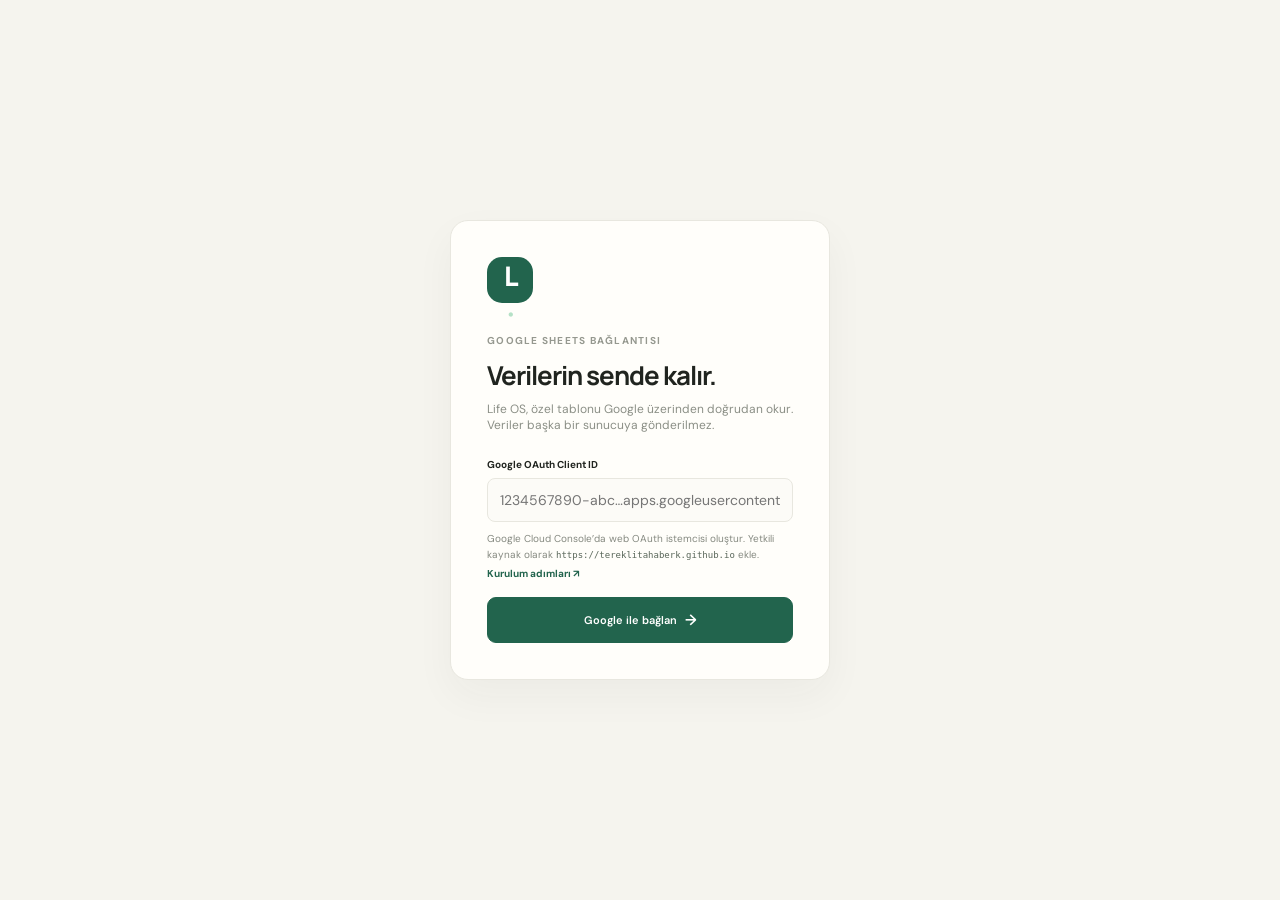
==== site/index.html @ ec314fdc "Prepare Life OS for private Sheets data on GitHub Pages" ====
<!doctype html>
<html lang="tr">
<head>
  <meta charset="utf-8" />
  <meta name="viewport" content="width=device-width, initial-scale=1" />
  <meta name="theme-color" content="#f5f4ee" />
  <meta name="description" content="Kişisel yaşam kontrol paneli" />
  <title>Life OS — Günün</title>
  <link rel="preconnect" href="https://fonts.googleapis.com" />
  <link rel="preconnect" href="https://fonts.gstatic.com" crossorigin />
  <link href="https://fonts.googleapis.com/css2?family=DM+Sans:wght@400;500;600;700&family=Manrope:wght@400;500;600;700;800&display=swap" rel="stylesheet" />
  <link rel="stylesheet" href="styles.css" />
</head>
<body>
  <div id="login-screen" class="login-screen hidden">
    <div class="login-card">
      <div class="brand-mark large">L<span>·</span></div>
      <p class="eyebrow">GOOGLE SHEETS BAĞLANTISI</p>
      <h1>Verilerin sende kalır.</h1>
      <p class="muted">Life OS, özel tablonu Google üzerinden doğrudan okur. Veriler başka bir sunucuya gönderilmez.</p>
      <form id="login-form">
        <label for="client-id">Google OAuth Client ID</label>
        <input id="client-id" name="client-id" type="text" autocomplete="off" placeholder="1234567890-abc…apps.googleusercontent.com" required />
        <p class="connection-help">Google Cloud Console’da web OAuth istemcisi oluştur. Yetkili kaynak olarak <code>https://tereklitahaberk.github.io</code> ekle. <a href="https://github.com/TerekliTahaBerk/life-os-test#github-pages-and-google-sheets" target="_blank" rel="noreferrer">Kurulum adımları ↗</a></p>
        <p id="login-error" class="error-text hidden"></p>
        <button class="button primary full" type="submit">Google ile bağlan <span>→</span></button>
      </form>
    </div>
  </div>

  <div class="app-shell" id="app-shell">
    <aside class="sidebar" id="sidebar">
      <a class="brand" href="#today" aria-label="Life OS ana sayfa">
        <span class="brand-mark">L<span>·</span></span>
        <span class="brand-name">life<span>os</span></span>
      </a>
      <div class="space-label">KİŞİSEL ALAN</div>
      <nav class="nav-list" aria-label="Ana menü">
        <button class="nav-item active" data-view="today"><span class="nav-icon">⌂</span><span>Bugün</span><span class="nav-chevron">↗</span></button>
        <button class="nav-item" data-view="health"><span class="nav-icon">◉</span><span>Sağlık</span></button>
        <button class="nav-item" data-view="food"><span class="nav-icon">◌</span><span>Beslenme</span></button>
        <button class="nav-item" data-view="spending"><span class="nav-icon">↗</span><span>Harcamalar</span></button>
        <button class="nav-item" data-view="tasks"><span class="nav-icon">☷</span><span>Görevler</span><span class="nav-count" id="task-count">0</span></button>
      </nav>
      <div class="sidebar-bottom">
        <div class="sync-card">
          <span class="sync-dot" id="sync-dot"></span>
          <div><strong id="sync-label">Bağlantılar bekleniyor</strong><small id="sync-time">Kurulum tamamlanınca güncellenir</small></div>
        </div>
        <button class="profile-button" id="logout-button">
          <span class="avatar">TB</span><span class="profile-copy"><strong>Taha Berk</strong><small>Kişisel alan</small></span><span class="profile-more">···</span>
        </button>
      </div>
    </aside>

    <main class="main-content">
      <header class="topbar">
        <button class="icon-button menu-button" id="menu-button" aria-label="Menüyü aç">☰</button>
        <div class="breadcrumb"><span>Life OS</span><span class="slash">/</span><strong id="breadcrumb-current">Bugün</strong></div>
        <div class="top-actions"><span class="date-chip" id="date-chip"></span><button class="icon-button" id="refresh-button" title="Yenile" aria-label="Yenile">↻</button></div>
      </header>

      <div class="page-wrap">
        <section class="view active" id="view-today">
          <div class="page-heading"><div><p class="eyebrow" id="greeting">PERŞEMBE, 5 KASIM</p><h1>Günün nasıl<br class="mobile-break" /> gidiyor, Taha?</h1><p class="subtitle">Hayatının farklı parçaları, tek bir sakin yerde.</p></div><button class="button subtle" id="refresh-main"><span>↻</span> Verileri yenile</button></div>
          <div id="setup-banner" class="setup-banner hidden"><div class="setup-icon">✳</div><div><strong>Henüz veri yok</strong><p>ChatGPT’den harcama, öğün ve görevlerini bu dosyaya ekle. Freddy ölçümlerini de Health sekmesine aktar.</p></div><a href="https://github.com/TerekliTahaBerk/life-os-test/blob/main/CHATGPT_WORKFLOW.md" target="_blank" rel="noreferrer">ChatGPT talimatları ↗</a></div>
          <div class="overview-grid">
            <article class="metric-card health-card"><div class="card-top"><span class="card-label">UYKU SKORU</span><span class="card-icon mint">☾</span></div><div class="metric-main"><strong id="sleep-value">—</strong><span id="sleep-unit">/ 100</span></div><div class="metric-foot"><span class="trend-pill neutral" id="sleep-note">Freddy verisi bekleniyor</span><span class="card-period">son gece</span></div><div class="sparkline mint-line"><svg viewBox="0 0 260 50" preserveAspectRatio="none"><path d="M0 39 C18 37 20 21 39 27 S62 43 77 31 S97 17 113 25 S132 35 147 22 S168 26 181 16 S201 23 215 14 S239 17 260 5" /></svg></div></article>
            <article class="metric-card spending-card"><div class="card-top"><span class="card-label">BUGÜN HARCANAN</span><span class="card-icon lilac">₺</span></div><div class="metric-main"><strong id="spend-value">—</strong></div><div class="metric-foot"><span class="trend-pill neutral" id="spend-note">Kayıt bekleniyor</span><span class="card-period">bugün</span></div><div class="category-bars" id="category-bars"></div></article>
            <article class="metric-card movement-card"><div class="card-top"><span class="card-label">HAREKET</span><span class="card-icon peach">↗</span></div><div class="metric-main"><strong id="steps-value">—</strong><span>adım</span></div><div class="progress-track"><span id="steps-progress"></span></div><div class="metric-foot"><span class="muted" id="steps-note">Günlük hedefe göre</span><span class="card-period">bugün</span></div></article>
          </div>

          <div class="section-heading"><div><p class="eyebrow">GÜNLÜK AKIŞ</p><h2>Bugünün özeti</h2></div><span class="live-indicator"><i></i> Canlı görünüm</span></div>
          <div class="content-grid">
            <article class="surface day-card"><div class="surface-heading"><div><h3>Bugün</h3><p>Ritmini takip et</p></div><span class="small-date" id="today-date"></span></div><div class="day-progress"><div class="day-progress-head"><span>Günlük hareket</span><strong id="day-step-label">— / 8.000</strong></div><div class="progress-track wide"><span id="day-step-progress"></span></div></div><div class="timeline" id="meal-timeline"><div class="empty-inline">Öğün kayıtların burada görünecek.</div></div><div class="surface-link-row"><span>Beslenme günlüğü</span><button class="text-link" data-goto="food">Tümünü gör <b>→</b></button></div></article>
            <article class="surface tasks-card"><div class="surface-heading"><div><h3>Önceliklerin</h3><p id="task-subtitle">Bugün için net bir başlangıç</p></div><button class="round-link" data-goto="tasks" aria-label="Görevleri aç">↗</button></div><div class="task-list" id="today-task-list"><div class="empty-inline">Görevlerin burada görünecek.</div></div><div class="surface-link-row"><span id="open-task-total">Açık görevler</span><button class="text-link" data-goto="tasks">Görev listesi <b>→</b></button></div></article>
          </div>

          <div class="section-heading lower-heading"><div><p class="eyebrow">KISA BAKIŞ</p><h2>Haftanın ritmi</h2></div><span class="muted small-copy">Son 7 gün</span></div>
          <div class="content-grid lower-grid"><article class="surface chart-card"><div class="surface-heading"><div><h3>Harcama akışı</h3><p>Günlük toplamlar</p></div><span class="chart-total" id="week-spend-total">—</span></div><div class="chart-area" id="spending-chart"><div class="chart-y"><span>₺2k</span><span>₺1k</span><span>₺0</span></div><div class="chart-bars" id="spending-bars"></div></div><div class="chart-legend"><span><i class="legend-dot violet"></i>Harcamalar</span><span id="expense-record-count">Kayıt yok</span></div></article><article class="surface insight-card"><div class="insight-orb">✳</div><p class="eyebrow">KÜÇÜK BİR HATIRLATMA</p><h3>Verini kaydet,<br />örüntüler zamanla belirir.</h3><p>Öğün ve harcamalarını ChatGPT sohbetinden ekle. Burada düzenli bir akış halinde göreceksin.</p><div class="source-tags"><span>ChatGPT</span><span>Google Sheets</span><span>Freddy</span></div></article></div>
          <footer class="page-footer"><span>Life OS <b>·</b> Kişisel kontrol merkezi</span><span id="footer-update">Veri bekleniyor</span></footer>
        </section>

        <section class="view" id="view-health"><div class="page-heading"><div><p class="eyebrow">FREDDY · SAĞLIK VE AKTİVİTE</p><h1>Vücudunun<br class="mobile-break" /> ritmi.</h1><p class="subtitle">Saatinden gelen veriler, günlük yaşamınla birlikte.</p></div><span class="source-badge"><i></i> Freddy</span></div><div class="health-summary-grid" id="health-summary-grid"></div><article class="surface table-surface"><div class="surface-heading"><div><h3>Son ölçümler</h3><p>Freddy Personal API’den alınan kayıtlar</p></div><span class="muted small-copy" id="health-window"></span></div><div class="table-wrap"><table><thead><tr><th>ÖLÇÜM</th><th>DEĞER</th><th>KAYNAK</th><th>ZAMAN</th></tr></thead><tbody id="health-table"><tr><td colspan="4" class="empty-table">Freddy verisi bekleniyor.</td></tr></tbody></table></div></article></section>

        <section class="view" id="view-food"><div class="page-heading"><div><p class="eyebrow">BESLENME GÜNLÜĞÜ</p><h1>Masanda<br class="mobile-break" /> neler var?</h1><p class="subtitle">Sohbetten kaydettiğin öğünlerin, gün gün burada.</p></div><span class="source-badge sheet"><i></i> Google Sheets</span></div><div class="food-summary-grid"><article class="surface summary-stat"><span>BUGÜN ÖĞÜN</span><strong id="food-meal-count">0</strong><small>kayıt</small></article><article class="surface summary-stat"><span>TAHMİNİ ENERJİ</span><strong id="food-calories">—</strong><small>kcal · varsa</small></article><article class="surface summary-stat"><span>SON KAYIT</span><strong class="small-stat" id="food-latest">Henüz yok</strong><small>en son öğün</small></article></div><article class="surface table-surface"><div class="surface-heading"><div><h3>Öğün geçmişi</h3><p>Son kayıtlar</p></div><span class="select-like">Son 30 gün⌄</span></div><div class="table-wrap"><table><thead><tr><th>TARİH</th><th>ÖĞÜN</th><th>İÇERİK</th><th>TAHMİNİ BESİN</th></tr></thead><tbody id="food-table"><tr><td colspan="4" class="empty-table">Öğün kayıtların burada görünecek.</td></tr></tbody></table></div></article></section>

        <section class="view" id="view-spending"><div class="page-heading"><div><p class="eyebrow">HARCAMA TAKİBİ</p><h1>Paranın<br class="mobile-break" /> akışı.</h1><p class="subtitle">Günlük harcamalarını ChatGPT’den kaydet, burada takip et.</p></div><span class="source-badge sheet"><i></i> Google Sheets</span></div><div class="spend-summary-grid"><article class="surface summary-stat"><span>BUGÜN</span><strong id="spend-today-total">₺0</strong><small>toplam harcama</small></article><article class="surface summary-stat"><span>BU AY</span><strong id="spend-month-total">₺0</strong><small>toplam harcama</small></article><article class="surface summary-stat"><span>KAYIT</span><strong id="spend-month-count">0</strong><small>bu ay</small></article></div><div class="content-grid spending-detail-grid"><article class="surface table-surface"><div class="surface-heading"><div><h3>Son harcamalar</h3><p>En yeni kayıtlar</p></div><span class="select-like">Tümü⌄</span></div><div class="table-wrap"><table><thead><tr><th>TARİH</th><th>AÇIKLAMA</th><th>KATEGORİ</th><th>TUTAR</th></tr></thead><tbody id="expense-table"><tr><td colspan="4" class="empty-table">Harcama kayıtların burada görünecek.</td></tr></tbody></table></div></article><article class="surface category-card"><div class="surface-heading"><div><h3>Kategoriler</h3><p>Bu ayın dağılımı</p></div></div><div id="category-breakdown" class="category-breakdown"><div class="empty-inline">Kategori dağılımı için kayıt gerekli.</div></div></article></div></section>

        <section class="view" id="view-tasks"><div class="page-heading"><div><p class="eyebrow">GÜNLÜK PLAN</p><h1>Bir sonraki<br class="mobile-break" /> doğru adım.</h1><p class="subtitle">Görevlerini ChatGPT’den ekle; tamamladıklarını buradan işaretle.</p></div><span class="source-badge sheet"><i></i> Google Sheets</span></div><div class="task-summary-grid"><article class="surface summary-stat"><span>AÇIK GÖREV</span><strong id="task-open-count">0</strong><small>tamamlanmayı bekliyor</small></article><article class="surface summary-stat"><span>BUGÜN</span><strong id="task-due-count">0</strong><small>bugün için</small></article><article class="surface summary-stat"><span>TAMAMLANAN</span><strong id="task-done-count">0</strong><small>toplam</small></article></div><article class="surface task-board"><div class="surface-heading"><div><h3>Yapılacaklar</h3><p>Görev durumunu güncellemek için kutucuğa tıkla.</p></div><div class="filter-tabs"><button class="filter-tab active" data-filter="open">Açık</button><button class="filter-tab" data-filter="all">Tümü</button></div></div><div class="full-task-list" id="full-task-list"><div class="empty-inline">Görev listen burada görünecek.</div></div></article></section>
      </div>
    </main>
  </div>
  <div class="toast" id="toast" role="status"></div>
  <script src="https://accounts.google.com/gsi/client" async defer></script>
  <script src="config.js"></script>
  <script src="app.js" defer></script>
</body>
</html>
---- site/styles.css ----
:root{--paper:#f5f4ee;--white:#fffefa;--ink:#20241f;--muted:#858981;--line:#e8e7df;--green:#22644d;--green-dark:#194d3b;--mint:#dff0e8;--lav:#ece8f7;--peach:#fae9de;--violet:#8070bd;--shadow:0 16px 40px rgba(37,43,36,.045);--sans:'DM Sans',sans-serif;--display:'Manrope','DM Sans',sans-serif}*{box-sizing:border-box}body{margin:0;background:var(--paper);color:var(--ink);font-family:var(--sans);font-size:14px;-webkit-font-smoothing:antialiased}button,input{font:inherit}button{cursor:pointer}a{color:inherit;text-decoration:none}.hidden{display:none!important}.app-shell{min-height:100vh}.sidebar{position:fixed;inset:0 auto 0 0;width:248px;padding:29px 18px 20px;background:#f9f8f3;border-right:1px solid var(--line);display:flex;flex-direction:column;z-index:10}.brand{display:flex;align-items:center;gap:11px;padding:0 11px;margin-bottom:57px}.brand-mark{display:grid;place-items:center;width:32px;height:32px;border-radius:11px;background:var(--green);color:#fff;font:800 20px var(--display);letter-spacing:-2px}.brand-mark span{color:#b5e1c6}.brand-mark.large{width:46px;height:46px;border-radius:15px;font-size:27px;margin-bottom:31px}.brand-name{font:800 19px var(--display);letter-spacing:-1.3px}.brand-name span{color:var(--green)}.space-label,.eyebrow{font-size:10px;letter-spacing:1.25px;font-weight:700;color:#95988f}.space-label{padding:0 12px;margin-bottom:13px}.nav-list{display:grid;gap:5px}.nav-item{width:100%;border:0;background:transparent;color:#757970;text-align:left;border-radius:10px;padding:12px 12px;display:flex;align-items:center;gap:12px;font-size:13px;font-weight:600;transition:.18s}.nav-item:hover{background:#f0f0e9;color:var(--ink)}.nav-item.active{background:#e9eee8;color:var(--green-dark)}.nav-icon{width:17px;font-size:17px;text-align:center;line-height:1}.nav-chevron{margin-left:auto;font-size:13px}.nav-count{margin-left:auto;border-radius:20px;background:#e7e6de;padding:3px 7px;color:#666b60;font-size:10px}.sidebar-bottom{margin-top:auto}.sync-card{border:1px solid var(--line);border-radius:12px;padding:12px;display:flex;align-items:flex-start;gap:9px;background:#fbfaf6;margin-bottom:13px}.sync-dot,.source-badge i,.live-indicator i{width:7px;height:7px;background:#d7a853;border-radius:50%;display:inline-block;flex:none;margin-top:4px}.sync-card strong{font-size:11px;display:block;font-weight:700}.sync-card small{display:block;color:var(--muted);font-size:10px;margin-top:4px;line-height:1.35}.profile-button{width:100%;border:0;background:transparent;padding:9px 7px;display:flex;align-items:center;gap:10px;text-align:left;border-radius:10px}.profile-button:hover{background:#f0f0e9}.avatar{width:32px;height:32px;border-radius:50%;display:grid;place-items:center;background:#e2d9ca;color:#594b3d;font-size:10px;font-weight:700}.profile-copy{display:grid;gap:3px}.profile-copy strong{font-size:11px}.profile-copy small{font-size:10px;color:var(--muted)}.profile-more{margin-left:auto;color:#8b8d84;font-size:19px}.main-content{margin-left:248px;min-height:100vh}.topbar{height:72px;padding:0 54px;border-bottom:1px solid rgba(220,220,211,.75);display:flex;align-items:center;justify-content:space-between;background:rgba(245,244,238,.86);position:sticky;top:0;z-index:5;backdrop-filter:blur(16px)}.breadcrumb{font-size:12px;color:#92958e;display:flex;gap:10px;align-items:center}.breadcrumb .slash{color:#c7c8c0}.breadcrumb strong{color:#41453d;font-weight:600}.top-actions{display:flex;gap:12px;align-items:center}.date-chip{font-size:11px;color:#777b73}.icon-button{border:1px solid var(--line);background:#fbfaf6;color:#60645c;width:32px;height:32px;border-radius:9px;font-size:16px}.icon-button:hover{background:#eeeee7}.menu-button{display:none}.page-wrap{max-width:1280px;padding:45px 54px 32px;margin:auto}.view{display:none;animation:fade .28s ease}.view.active{display:block}@keyframes fade{from{opacity:.5;transform:translateY(4px)}to{opacity:1;transform:translateY(0)}}.page-heading{display:flex;justify-content:space-between;align-items:flex-end;margin-bottom:27px}.page-heading .eyebrow{margin:0 0 12px}.page-heading h1{font:700 clamp(32px,3.1vw,44px)/1.12 var(--display);letter-spacing:-2px;margin:0;color:#20251f}.subtitle{color:#83877e;font-size:13px;margin:10px 0 0}.mobile-break{display:none}.button{border:1px solid var(--line);padding:10px 14px;border-radius:9px;font-weight:600;font-size:11px;display:inline-flex;gap:8px;align-items:center;background:#fbfaf6;color:#55594f}.button:hover{transform:translateY(-1px)}.button.subtle span{font-size:15px}.setup-banner{background:#edf2e9;border:1px solid #dce7d9;padding:14px 16px;border-radius:12px;display:flex;align-items:center;gap:13px;margin-bottom:20px}.setup-icon{width:30px;height:30px;display:grid;place-items:center;color:var(--green);background:#dcebdd;border-radius:9px;font-size:16px}.setup-banner strong{font-size:12px}.setup-banner p{font-size:11px;color:#6f786c;margin:4px 0 0}.setup-banner a{margin-left:auto;font-size:10px;font-weight:700;color:var(--green-dark);white-space:nowrap}.overview-grid{display:grid;grid-template-columns:repeat(3,minmax(0,1fr));gap:15px}.metric-card{position:relative;overflow:hidden;border:1px solid var(--line);border-radius:14px;background:var(--white);padding:18px 19px 15px;min-height:176px;box-shadow:var(--shadow)}.card-top{display:flex;align-items:center;justify-content:space-between}.card-label{font-size:9px;letter-spacing:1px;color:#8a8e84;font-weight:700}.card-icon{width:27px;height:27px;display:grid;place-items:center;border-radius:8px;font-size:14px}.mint{background:var(--mint);color:#427a62}.lilac{background:var(--lav);color:#7767a8}.peach{background:var(--peach);color:#a36d4e}.metric-main{display:flex;align-items:baseline;gap:6px;margin-top:16px}.metric-main strong{font:700 31px var(--display);letter-spacing:-1.5px}.metric-main>span{font-size:11px;color:#8a8e84}.metric-foot{display:flex;align-items:center;justify-content:space-between;margin-top:8px}.trend-pill{font-size:9px;padding:5px 8px;border-radius:20px;background:#eff2eb;color:#697468}.trend-pill.neutral{background:#f2f1eb;color:#8a8b82}.card-period{font-size:9px;color:#a3a59d}.sparkline{position:absolute;bottom:10px;right:17px;width:43%;height:37px;opacity:.6}.sparkline svg{width:100%;height:100%;overflow:visible}.sparkline path{fill:none;stroke:#77a78d;stroke-width:2}.category-bars{position:absolute;right:21px;bottom:13px;display:flex;align-items:flex-end;gap:4px;height:36px}.category-bars i{display:block;width:5px;border-radius:6px;background:#c3b8df}.category-bars i:nth-child(2n){background:#e0dbea}.movement-card .progress-track{margin-top:19px}.progress-track{height:5px;border-radius:6px;background:#eeeee7;overflow:hidden}.progress-track span{display:block;width:0;height:100%;border-radius:6px;background:#72a689;transition:width .5s}.movement-card .metric-foot{margin-top:11px}.section-heading{display:flex;justify-content:space-between;align-items:flex-end;margin:36px 0 15px}.section-heading .eyebrow{margin:0 0 7px}.section-heading h2{font:700 20px var(--display);letter-spacing:-.6px;margin:0}.live-indicator{font-size:10px;color:#888c83;display:flex;align-items:center;gap:6px}.live-indicator i{background:#77a984;width:6px;height:6px;margin:0}.content-grid{display:grid;grid-template-columns:1fr 1fr;gap:15px}.surface{background:var(--white);border:1px solid var(--line);border-radius:14px;box-shadow:var(--shadow)}.day-card,.tasks-card{padding:19px 20px 0}.surface-heading{display:flex;justify-content:space-between;align-items:center}.surface-heading h3{margin:0;font:700 13px var(--display);letter-spacing:-.2px}.surface-heading p{margin:5px 0 0;color:#92958d;font-size:10px}.small-date{font-size:10px;color:#969990}.day-progress{margin:22px 0 18px}.day-progress-head{display:flex;justify-content:space-between;margin-bottom:9px;font-size:10px;color:#7b8077}.day-progress-head strong{font-size:10px;color:#4c5349}.progress-track.wide{height:6px}.timeline{min-height:110px;display:grid;align-content:start}.timeline-item{display:flex;align-items:flex-start;gap:11px;padding:8px 0}.timeline-point{margin-top:3px;width:8px;height:8px;border-radius:50%;border:2px solid #7da68b;background:white;flex:none}.timeline-copy{display:flex;justify-content:space-between;gap:12px;flex:1}.timeline-copy strong{font-size:10px;font-weight:600}.timeline-copy small{display:block;margin-top:3px;color:#9a9d95;font-size:9px}.timeline-copy time{font-size:9px;color:#9da097;white-space:nowrap}.empty-inline{font-size:10px;color:#a0a299;padding:17px 0}.surface-link-row{height:43px;display:flex;align-items:center;justify-content:space-between;border-top:1px solid #efeee8;color:#858980;font-size:9px}.text-link{border:0;background:none;color:#617e6c;font-size:9px;font-weight:700}.text-link b{font-size:14px;margin-left:5px}.round-link{width:28px;height:28px;border-radius:50%;border:1px solid var(--line);background:transparent;color:#73786f}.task-list{min-height:154px;padding-top:12px}.task-row{display:flex;align-items:flex-start;gap:10px;padding:10px 0;border-bottom:1px solid #f0efe9}.task-row:last-child{border:0}.task-check{width:15px;height:15px;border:1.4px solid #d1d3c9;border-radius:5px;flex:none;display:grid;place-items:center;color:white;background:white;padding:0;margin-top:1px;font-size:10px}.task-check.done{background:#6b9b7c;border-color:#6b9b7c}.task-copy{flex:1;min-width:0}.task-copy strong{font-size:10px;font-weight:600;display:block;line-height:1.4}.task-copy small{display:block;font-size:9px;color:#979a92;margin-top:4px}.priority-dot{width:6px;height:6px;border-radius:50%;display:inline-block;margin-right:5px;background:#d8ab61}.priority-dot.high{background:#c77d6e}.priority-dot.low{background:#86a994}.lower-heading{margin-top:34px}.small-copy{font-size:10px}.chart-card{padding:19px 20px 13px}.chart-total{font:700 17px var(--display);letter-spacing:-.5px}.chart-area{height:150px;display:flex;padding-top:17px}.chart-y{width:38px;display:flex;flex-direction:column;justify-content:space-between;color:#a2a49c;font-size:8px;padding-bottom:16px}.chart-bars{flex:1;display:grid;grid-template-columns:repeat(7,1fr);align-items:end;gap:14px;border-bottom:1px solid #e8e8e0;background:repeating-linear-gradient(to bottom,transparent 0,transparent 45px,#efeee8 46px,#efeee8 47px);padding:0 5px}.chart-bar-group{height:100%;display:flex;flex-direction:column;justify-content:flex-end;align-items:center;gap:7px}.chart-bar{width:min(20px,80%);min-height:3px;border-radius:5px 5px 1px 1px;background:#c7bde1;transition:height .5s}.chart-bar.today{background:#796bb0}.chart-bar-group small{font-size:8px;color:#9da097}.chart-legend{display:flex;align-items:center;justify-content:space-between;padding-top:13px;color:#989b93;font-size:9px}.chart-legend>span:first-child{display:flex;align-items:center;gap:6px}.legend-dot{width:7px;height:7px;border-radius:50%}.violet{background:#a99ccf}.insight-card{padding:21px 23px;position:relative;overflow:hidden;background:#edf1e9;border-color:#e2e8de}.insight-orb{position:absolute;right:22px;top:17px;width:58px;height:58px;border-radius:50%;background:#dde7d9;color:#698a70;display:grid;place-items:center;font-size:22px}.insight-card .eyebrow{margin:0 0 15px}.insight-card h3{font:700 19px/1.35 var(--display);letter-spacing:-.7px;margin:0}.insight-card>p:not(.eyebrow){font-size:10px;line-height:1.6;color:#737a70;max-width:280px;margin:11px 0 16px}.source-tags{display:flex;gap:6px;flex-wrap:wrap}.source-tags span{font-size:8px;color:#637363;border:1px solid #d2dfd0;border-radius:20px;padding:5px 8px}.page-footer{border-top:1px solid var(--line);margin-top:33px;padding:16px 0;display:flex;justify-content:space-between;color:#9a9d95;font-size:9px}.page-footer b{padding:0 5px;color:#c2c4bc}.source-badge{display:flex;align-items:center;gap:7px;border:1px solid var(--line);border-radius:20px;padding:8px 11px;color:#777b72;font-size:10px;background:#fbfaf6}.source-badge i{margin:0;background:#83ae91}.source-badge.sheet i{background:#80aa85}.health-summary-grid,.food-summary-grid,.spend-summary-grid,.task-summary-grid{display:grid;grid-template-columns:repeat(3,1fr);gap:13px;margin:22px 0 16px}.health-stat{padding:19px}.health-stat span,.summary-stat>span{font-size:9px;letter-spacing:.9px;color:#969990;font-weight:700}.health-stat strong{display:block;font:700 25px var(--display);letter-spacing:-1px;margin:13px 0 4px}.health-stat small,.summary-stat small{color:#9a9d94;font-size:9px}.table-surface{padding:19px 20px;margin-top:15px}.table-wrap{overflow:auto;margin-top:18px}table{width:100%;border-collapse:collapse;white-space:nowrap}th{text-align:left;color:#a0a299;font-size:8px;letter-spacing:.9px;font-weight:700;padding:0 12px 11px;border-bottom:1px solid #efeee8}td{padding:13px 12px;border-bottom:1px solid #f0efe9;color:#545950;font-size:10px}tr:last-child td{border-bottom:0}.empty-table{text-align:center;color:#a0a299;padding:34px 10px}.summary-stat{padding:18px 19px}.summary-stat strong{display:block;font:700 25px var(--display);letter-spacing:-1px;margin:12px 0 4px}.summary-stat .small-stat{font-size:14px;letter-spacing:-.3px;margin-top:15px}.select-like{border:1px solid var(--line);border-radius:7px;padding:7px 9px;font-size:9px;color:#777b72}.spending-detail-grid{align-items:start}.category-card{padding:19px 20px}.category-breakdown{padding-top:17px}.category-line{margin:12px 0}.category-head{display:flex;justify-content:space-between;font-size:10px;margin-bottom:7px}.category-head span:last-child{color:#82867d}.category-track{height:5px;background:#f0efe9;border-radius:5px;overflow:hidden}.category-track i{display:block;background:#9d91c8;height:100%;border-radius:5px}.table-surface .surface-heading{margin-bottom:2px}.task-board{padding:19px 20px;margin-top:15px}.filter-tabs{display:flex;padding:3px;border:1px solid var(--line);border-radius:8px;background:#f7f6f1}.filter-tab{border:0;background:transparent;color:#92958d;font-size:9px;padding:6px 10px;border-radius:6px}.filter-tab.active{background:#fffefa;color:#3d453b;box-shadow:0 1px 4px #00000012}.full-task-list{padding-top:9px}.full-task-list .task-row{padding:13px 4px}.full-task-list .task-copy strong{font-size:11px}.full-task-list .task-copy small{font-size:9px}.task-status{font-size:8px;color:#8d9188;border:1px solid var(--line);padding:5px 7px;border-radius:20px}.login-screen{position:fixed;inset:0;z-index:50;background:var(--paper);display:grid;place-items:center;padding:20px}.login-card{width:min(100%,380px);background:var(--white);border:1px solid var(--line);border-radius:18px;padding:36px;box-shadow:var(--shadow)}.login-card .eyebrow{margin:0 0 10px}.login-card h1{font:700 26px var(--display);letter-spacing:-1px;margin:0}.login-card .muted{color:#8b8f86;font-size:12px;margin:8px 0 25px}.login-card label{display:block;font-size:10px;font-weight:700;margin-bottom:7px}.login-card input{width:100%;padding:12px;border:1px solid var(--line);border-radius:8px;background:#fcfbf7;outline:none}.login-card input:focus{border-color:#86a991;box-shadow:0 0 0 3px #81a99122}.button.primary{background:var(--green);border-color:var(--green);color:white}.button.primary:hover{background:var(--green-dark)}.button.full{width:100%;justify-content:center;margin-top:15px;padding:12px}.button.full span{font-size:15px}.error-text{font-size:10px;color:#a54036;margin:8px 0 0}.toast{position:fixed;bottom:24px;left:50%;transform:translate(-50%,15px);opacity:0;pointer-events:none;background:#26372e;color:white;padding:11px 15px;border-radius:9px;font-size:11px;z-index:60;box-shadow:0 8px 20px #0002;transition:.25s}.toast.show{opacity:1;transform:translate(-50%,0)}
@media(max-width:1150px){.topbar{padding:0 34px}.page-wrap{padding:38px 34px 28px}.sidebar{width:220px}.main-content{margin-left:220px}.overview-grid{gap:11px}.metric-card{padding:16px;min-height:168px}.metric-main strong{font-size:28px}}
@media(max-width:850px){.sidebar{width:240px;transform:translateX(-101%);transition:transform .25s;box-shadow:10px 0 35px #0001}.sidebar.open{transform:translateX(0)}.main-content{margin-left:0}.menu-button{display:block}.topbar{height:62px;padding:0 22px}.breadcrumb{margin-right:auto;margin-left:13px}.page-wrap{padding:33px 22px 24px}.overview-grid{grid-template-columns:repeat(2,minmax(0,1fr))}.movement-card{grid-column:span 2}.content-grid{gap:12px}.page-heading h1{font-size:38px}}
@media(max-width:600px){.topbar{padding:0 15px}.date-chip{display:none}.page-wrap{padding:28px 15px 20px}.page-heading{align-items:flex-start;gap:12px}.page-heading h1{font-size:34px;letter-spacing:-1.5px}.mobile-break{display:block}.page-heading .subtitle{max-width:280px;line-height:1.5;font-size:11px}.page-heading>.button{font-size:0;padding:9px}.page-heading>.button span{font-size:15px}.overview-grid{grid-template-columns:1fr 1fr;gap:9px}.metric-card{min-height:153px;padding:14px 13px}.card-label{font-size:8px}.metric-main{margin-top:16px}.metric-main strong{font-size:25px}.metric-main>span{font-size:9px}.metric-foot{align-items:flex-start;gap:4px;flex-direction:column}.card-period{display:none}.movement-card{grid-column:span 2;min-height:136px}.movement-card .metric-main{margin-top:9px}.movement-card .progress-track{margin-top:13px}.section-heading{margin:29px 0 12px}.section-heading h2{font-size:18px}.live-indicator{font-size:9px}.content-grid{grid-template-columns:1fr}.day-card,.tasks-card{padding:17px 16px 0}.lower-heading{margin-top:27px}.chart-card,.insight-card{padding:17px}.chart-bars{gap:8px}.insight-orb{width:45px;height:45px}.page-footer{font-size:8px}.setup-banner{align-items:flex-start;padding:12px;gap:9px}.setup-banner p{line-height:1.4}.setup-banner a{font-size:9px}.health-summary-grid,.food-summary-grid,.spend-summary-grid,.task-summary-grid{gap:8px}.summary-stat{padding:14px 12px}.summary-stat strong{font-size:20px}.summary-stat>span{font-size:8px}.summary-stat small{font-size:8px}.table-surface,.task-board{padding:16px 12px}.table-surface td{padding:11px 8px;font-size:9px}.table-surface th{padding-left:8px;padding-right:8px;font-size:7px}.source-badge{font-size:9px;padding:7px 9px}.health-stat{padding:14px}.health-stat strong{font-size:21px}.health-stat span{font-size:8px}.health-stat small{font-size:8px}.spending-detail-grid{gap:11px}.login-card{padding:27px}.page-heading>.source-badge{white-space:nowrap}.date-chip{display:none}}
.connection-help{font-size:10px;line-height:1.55;color:#858980;margin:9px 0 0}.connection-help code{font-size:9px;color:#596659;overflow-wrap:anywhere}.connection-help a{display:inline-block;color:var(--green);font-weight:700;margin-top:4px}
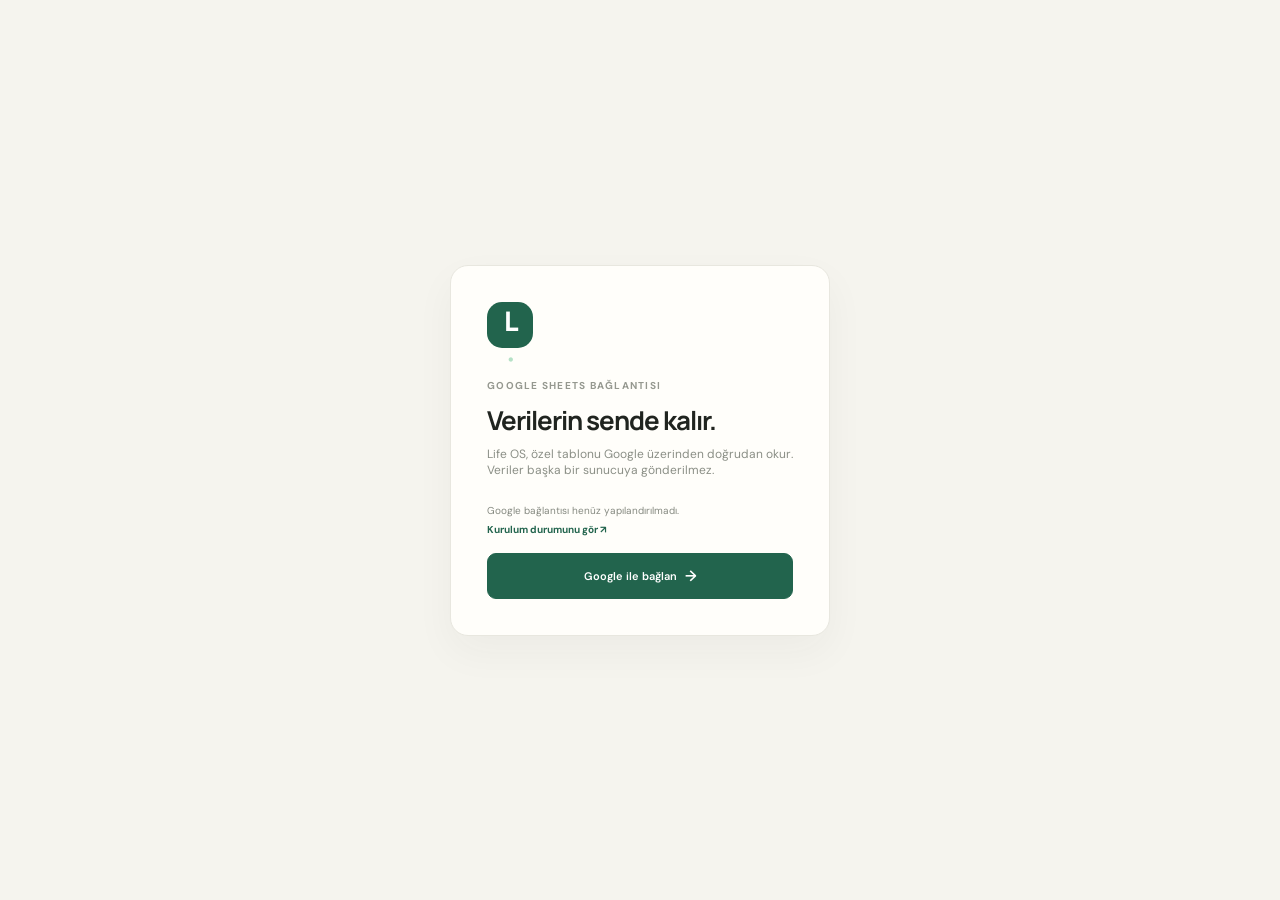
==== commit 304be555: "Add inbox summaries to Life OS dashboard" ====
--- a/site/index.html
+++ b/site/index.html
@@ -18,13 +18,11 @@
       <p class="eyebrow">GOOGLE SHEETS BAĞLANTISI</p>
       <h1>Verilerin sende kalır.</h1>
       <p class="muted">Life OS, özel tablonu Google üzerinden doğrudan okur. Veriler başka bir sunucuya gönderilmez.</p>
-      <form id="login-form">
-        <label for="client-id">Google OAuth Client ID</label>
-        <input id="client-id" name="client-id" type="text" autocomplete="off" placeholder="1234567890-abc…apps.googleusercontent.com" required />
-        <p class="connection-help">Google Cloud Console’da web OAuth istemcisi oluştur. Yetkili kaynak olarak <code>https://tereklitahaberk.github.io</code> ekle. <a href="https://github.com/TerekliTahaBerk/life-os-test#github-pages-and-google-sheets" target="_blank" rel="noreferrer">Kurulum adımları ↗</a></p>
+      <div id="connection-help" class="connection-help hidden">Google bağlantısı henüz yapılandırılmadı. <a href="https://github.com/TerekliTahaBerk/life-os-test#github-pages-and-google-sheets" target="_blank" rel="noreferrer">Kurulum durumunu gör ↗</a></div>
+      <div id="login-form">
         <p id="login-error" class="error-text hidden"></p>
-        <button class="button primary full" type="submit">Google ile bağlan <span>→</span></button>
-      </form>
+        <button class="button primary full" id="google-connect-button" type="button">Google ile bağlan <span>→</span></button>
+      </div>
     </div>
   </div>
 
@@ -41,6 +39,7 @@
         <button class="nav-item" data-view="food"><span class="nav-icon">◌</span><span>Beslenme</span></button>
         <button class="nav-item" data-view="spending"><span class="nav-icon">↗</span><span>Harcamalar</span></button>
         <button class="nav-item" data-view="tasks"><span class="nav-icon">☷</span><span>Görevler</span><span class="nav-count" id="task-count">0</span></button>
+        <button class="nav-item" data-view="inbox"><span class="nav-icon">✉</span><span>E-posta</span><span class="nav-count" id="inbox-count">0</span></button>
       </nav>
       <div class="sidebar-bottom">
         <div class="sync-card">
@@ -68,6 +67,7 @@
             <article class="metric-card health-card"><div class="card-top"><span class="card-label">UYKU SKORU</span><span class="card-icon mint">☾</span></div><div class="metric-main"><strong id="sleep-value">—</strong><span id="sleep-unit">/ 100</span></div><div class="metric-foot"><span class="trend-pill neutral" id="sleep-note">Freddy verisi bekleniyor</span><span class="card-period">son gece</span></div><div class="sparkline mint-line"><svg viewBox="0 0 260 50" preserveAspectRatio="none"><path d="M0 39 C18 37 20 21 39 27 S62 43 77 31 S97 17 113 25 S132 35 147 22 S168 26 181 16 S201 23 215 14 S239 17 260 5" /></svg></div></article>
             <article class="metric-card spending-card"><div class="card-top"><span class="card-label">BUGÜN HARCANAN</span><span class="card-icon lilac">₺</span></div><div class="metric-main"><strong id="spend-value">—</strong></div><div class="metric-foot"><span class="trend-pill neutral" id="spend-note">Kayıt bekleniyor</span><span class="card-period">bugün</span></div><div class="category-bars" id="category-bars"></div></article>
             <article class="metric-card movement-card"><div class="card-top"><span class="card-label">HAREKET</span><span class="card-icon peach">↗</span></div><div class="metric-main"><strong id="steps-value">—</strong><span>adım</span></div><div class="progress-track"><span id="steps-progress"></span></div><div class="metric-foot"><span class="muted" id="steps-note">Günlük hedefe göre</span><span class="card-period">bugün</span></div></article>
+            <article class="metric-card inbox-metric"><div class="card-top"><span class="card-label">E-POSTA AKSİYONU</span><span class="card-icon mail">✉</span></div><div class="metric-main"><strong id="inbox-action-count">0</strong><span>bekleyen</span></div><div class="metric-foot"><span class="trend-pill neutral" id="inbox-note">Özet bekleniyor</span><button class="text-link" data-goto="inbox">Gelen kutusu →</button></div></article>
           </div>
 
           <div class="section-heading"><div><p class="eyebrow">GÜNLÜK AKIŞ</p><h2>Bugünün özeti</h2></div><span class="live-indicator"><i></i> Canlı görünüm</span></div>
@@ -81,13 +81,15 @@
           <footer class="page-footer"><span>Life OS <b>·</b> Kişisel kontrol merkezi</span><span id="footer-update">Veri bekleniyor</span></footer>
         </section>
 
-        <section class="view" id="view-health"><div class="page-heading"><div><p class="eyebrow">FREDDY · SAĞLIK VE AKTİVİTE</p><h1>Vücudunun<br class="mobile-break" /> ritmi.</h1><p class="subtitle">Saatinden gelen veriler, günlük yaşamınla birlikte.</p></div><span class="source-badge"><i></i> Freddy</span></div><div class="health-summary-grid" id="health-summary-grid"></div><article class="surface table-surface"><div class="surface-heading"><div><h3>Son ölçümler</h3><p>Freddy Personal API’den alınan kayıtlar</p></div><span class="muted small-copy" id="health-window"></span></div><div class="table-wrap"><table><thead><tr><th>ÖLÇÜM</th><th>DEĞER</th><th>KAYNAK</th><th>ZAMAN</th></tr></thead><tbody id="health-table"><tr><td colspan="4" class="empty-table">Freddy verisi bekleniyor.</td></tr></tbody></table></div></article></section>
+        <section class="view" id="view-health"><div class="page-heading"><div><p class="eyebrow">FREDDY · SAĞLIK VE AKTİVİTE</p><h1>Vücudunun<br class="mobile-break" /> ritmi.</h1><p class="subtitle">Saatinden gelen veriler, günlük yaşamınla birlikte.</p></div><span class="source-badge"><i></i> Freddy</span></div><div class="health-summary-grid" id="health-summary-grid"></div><article class="surface table-surface"><div class="surface-heading"><div><h3>Son ölçümler</h3><p>ChatGPT aracılığıyla Health sekmesine aktarılan kayıtlar</p></div><span class="muted small-copy" id="health-window"></span></div><div class="table-wrap"><table><thead><tr><th>ÖLÇÜM</th><th>DEĞER</th><th>KAYNAK</th><th>ZAMAN</th></tr></thead><tbody id="health-table"><tr><td colspan="4" class="empty-table">Freddy verisi bekleniyor.</td></tr></tbody></table></div></article></section>
 
         <section class="view" id="view-food"><div class="page-heading"><div><p class="eyebrow">BESLENME GÜNLÜĞÜ</p><h1>Masanda<br class="mobile-break" /> neler var?</h1><p class="subtitle">Sohbetten kaydettiğin öğünlerin, gün gün burada.</p></div><span class="source-badge sheet"><i></i> Google Sheets</span></div><div class="food-summary-grid"><article class="surface summary-stat"><span>BUGÜN ÖĞÜN</span><strong id="food-meal-count">0</strong><small>kayıt</small></article><article class="surface summary-stat"><span>TAHMİNİ ENERJİ</span><strong id="food-calories">—</strong><small>kcal · varsa</small></article><article class="surface summary-stat"><span>SON KAYIT</span><strong class="small-stat" id="food-latest">Henüz yok</strong><small>en son öğün</small></article></div><article class="surface table-surface"><div class="surface-heading"><div><h3>Öğün geçmişi</h3><p>Son kayıtlar</p></div><span class="select-like">Son 30 gün⌄</span></div><div class="table-wrap"><table><thead><tr><th>TARİH</th><th>ÖĞÜN</th><th>İÇERİK</th><th>TAHMİNİ BESİN</th></tr></thead><tbody id="food-table"><tr><td colspan="4" class="empty-table">Öğün kayıtların burada görünecek.</td></tr></tbody></table></div></article></section>
 
         <section class="view" id="view-spending"><div class="page-heading"><div><p class="eyebrow">HARCAMA TAKİBİ</p><h1>Paranın<br class="mobile-break" /> akışı.</h1><p class="subtitle">Günlük harcamalarını ChatGPT’den kaydet, burada takip et.</p></div><span class="source-badge sheet"><i></i> Google Sheets</span></div><div class="spend-summary-grid"><article class="surface summary-stat"><span>BUGÜN</span><strong id="spend-today-total">₺0</strong><small>toplam harcama</small></article><article class="surface summary-stat"><span>BU AY</span><strong id="spend-month-total">₺0</strong><small>toplam harcama</small></article><article class="surface summary-stat"><span>KAYIT</span><strong id="spend-month-count">0</strong><small>bu ay</small></article></div><div class="content-grid spending-detail-grid"><article class="surface table-surface"><div class="surface-heading"><div><h3>Son harcamalar</h3><p>En yeni kayıtlar</p></div><span class="select-like">Tümü⌄</span></div><div class="table-wrap"><table><thead><tr><th>TARİH</th><th>AÇIKLAMA</th><th>KATEGORİ</th><th>TUTAR</th></tr></thead><tbody id="expense-table"><tr><td colspan="4" class="empty-table">Harcama kayıtların burada görünecek.</td></tr></tbody></table></div></article><article class="surface category-card"><div class="surface-heading"><div><h3>Kategoriler</h3><p>Bu ayın dağılımı</p></div></div><div id="category-breakdown" class="category-breakdown"><div class="empty-inline">Kategori dağılımı için kayıt gerekli.</div></div></article></div></section>
 
-        <section class="view" id="view-tasks"><div class="page-heading"><div><p class="eyebrow">GÜNLÜK PLAN</p><h1>Bir sonraki<br class="mobile-break" /> doğru adım.</h1><p class="subtitle">Görevlerini ChatGPT’den ekle; tamamladıklarını buradan işaretle.</p></div><span class="source-badge sheet"><i></i> Google Sheets</span></div><div class="task-summary-grid"><article class="surface summary-stat"><span>AÇIK GÖREV</span><strong id="task-open-count">0</strong><small>tamamlanmayı bekliyor</small></article><article class="surface summary-stat"><span>BUGÜN</span><strong id="task-due-count">0</strong><small>bugün için</small></article><article class="surface summary-stat"><span>TAMAMLANAN</span><strong id="task-done-count">0</strong><small>toplam</small></article></div><article class="surface task-board"><div class="surface-heading"><div><h3>Yapılacaklar</h3><p>Görev durumunu güncellemek için kutucuğa tıkla.</p></div><div class="filter-tabs"><button class="filter-tab active" data-filter="open">Açık</button><button class="filter-tab" data-filter="all">Tümü</button></div></div><div class="full-task-list" id="full-task-list"><div class="empty-inline">Görev listen burada görünecek.</div></div></article></section>
+        <section class="view" id="view-tasks"><div class="page-heading"><div><p class="eyebrow">GÜNLÜK PLAN</p><h1>Bir sonraki<br class="mobile-break" /> doğru adım.</h1><p class="subtitle">Görevlerini ChatGPT sohbetinde yönet; güncel liste burada görünür.</p></div><span class="source-badge sheet"><i></i> Google Sheets</span></div><div class="task-summary-grid"><article class="surface summary-stat"><span>AÇIK GÖREV</span><strong id="task-open-count">0</strong><small>tamamlanmayı bekliyor</small></article><article class="surface summary-stat"><span>BUGÜN</span><strong id="task-due-count">0</strong><small>bugün için</small></article><article class="surface summary-stat"><span>TAMAMLANAN</span><strong id="task-done-count">0</strong><small>toplam</small></article></div><article class="surface task-board"><div class="surface-heading"><div><h3>Yapılacaklar</h3><p>Yeni görev eklemek veya durumunu değiştirmek için ChatGPT’ye yaz.</p></div><div class="filter-tabs"><button class="filter-tab active" data-filter="open">Açık</button><button class="filter-tab" data-filter="all">Tümü</button></div></div><div class="full-task-list" id="full-task-list"><div class="empty-inline">Görev listen burada görünecek.</div></div></article></section>
+
+        <section class="view" id="view-inbox"><div class="page-heading"><div><p class="eyebrow">GÜNLÜK E-POSTA ÖZETİ</p><h1>Gelen kutun,<br class="mobile-break" /> sadeleşmiş halde.</h1><p class="subtitle">ChatGPT e-postalarını inceler; önemli özetler ve aksiyonlar burada görünür.</p></div><span class="source-badge sheet"><i></i> Google Sheets</span></div><div class="inbox-summary-grid"><article class="surface summary-stat"><span>SON 24 SAAT</span><strong id="inbox-recent-count">0</strong><small>özetlenen e-posta</small></article><article class="surface summary-stat"><span>AKSİYON GEREKLİ</span><strong id="inbox-action-total">0</strong><small>takip bekliyor</small></article><article class="surface summary-stat"><span>YÜKSEK ÖNCELİK</span><strong id="inbox-high-count">0</strong><small>önemli e-posta</small></article></div><article class="surface table-surface inbox-table-surface"><div class="surface-heading"><div><h3>Son e-posta özetleri</h3><p>Mesaj gövdesi panele kopyalanmaz; kısa özet ve gereken aksiyon gösterilir.</p></div><span class="muted small-copy" id="inbox-updated"></span></div><div class="table-wrap"><table><thead><tr><th>ZAMAN</th><th>GÖNDEREN / KONU</th><th>ÖZET</th><th>AKSİYON</th><th>ÖNCELİK</th></tr></thead><tbody id="inbox-table"><tr><td colspan="5" class="empty-table">Henüz e-posta özeti yok. ChatGPT’den gelen kutunu incelemesini iste.</td></tr></tbody></table></div></article></section>
       </div>
     </main>
   </div>
--- a/site/styles.css
+++ b/site/styles.css
@@ -3,3 +3,18 @@
 @media(max-width:850px){.sidebar{width:240px;transform:translateX(-101%);transition:transform .25s;box-shadow:10px 0 35px #0001}.sidebar.open{transform:translateX(0)}.main-content{margin-left:0}.menu-button{display:block}.topbar{height:62px;padding:0 22px}.breadcrumb{margin-right:auto;margin-left:13px}.page-wrap{padding:33px 22px 24px}.overview-grid{grid-template-columns:repeat(2,minmax(0,1fr))}.movement-card{grid-column:span 2}.content-grid{gap:12px}.page-heading h1{font-size:38px}}
 @media(max-width:600px){.topbar{padding:0 15px}.date-chip{display:none}.page-wrap{padding:28px 15px 20px}.page-heading{align-items:flex-start;gap:12px}.page-heading h1{font-size:34px;letter-spacing:-1.5px}.mobile-break{display:block}.page-heading .subtitle{max-width:280px;line-height:1.5;font-size:11px}.page-heading>.button{font-size:0;padding:9px}.page-heading>.button span{font-size:15px}.overview-grid{grid-template-columns:1fr 1fr;gap:9px}.metric-card{min-height:153px;padding:14px 13px}.card-label{font-size:8px}.metric-main{margin-top:16px}.metric-main strong{font-size:25px}.metric-main>span{font-size:9px}.metric-foot{align-items:flex-start;gap:4px;flex-direction:column}.card-period{display:none}.movement-card{grid-column:span 2;min-height:136px}.movement-card .metric-main{margin-top:9px}.movement-card .progress-track{margin-top:13px}.section-heading{margin:29px 0 12px}.section-heading h2{font-size:18px}.live-indicator{font-size:9px}.content-grid{grid-template-columns:1fr}.day-card,.tasks-card{padding:17px 16px 0}.lower-heading{margin-top:27px}.chart-card,.insight-card{padding:17px}.chart-bars{gap:8px}.insight-orb{width:45px;height:45px}.page-footer{font-size:8px}.setup-banner{align-items:flex-start;padding:12px;gap:9px}.setup-banner p{line-height:1.4}.setup-banner a{font-size:9px}.health-summary-grid,.food-summary-grid,.spend-summary-grid,.task-summary-grid{gap:8px}.summary-stat{padding:14px 12px}.summary-stat strong{font-size:20px}.summary-stat>span{font-size:8px}.summary-stat small{font-size:8px}.table-surface,.task-board{padding:16px 12px}.table-surface td{padding:11px 8px;font-size:9px}.table-surface th{padding-left:8px;padding-right:8px;font-size:7px}.source-badge{font-size:9px;padding:7px 9px}.health-stat{padding:14px}.health-stat strong{font-size:21px}.health-stat span{font-size:8px}.health-stat small{font-size:8px}.spending-detail-grid{gap:11px}.login-card{padding:27px}.page-heading>.source-badge{white-space:nowrap}.date-chip{display:none}}
 .connection-help{font-size:10px;line-height:1.55;color:#858980;margin:9px 0 0}.connection-help code{font-size:9px;color:#596659;overflow-wrap:anywhere}.connection-help a{display:inline-block;color:var(--green);font-weight:700;margin-top:4px}
+
+
+/* Inbox extension: stays inside the existing Life OS visual system. */
+.overview-grid{grid-template-columns:repeat(4,minmax(0,1fr))}
+.inbox-metric .mail{background:#e7edf3;color:#57748b}
+.inbox-metric .metric-foot{align-items:center;gap:8px}
+.inbox-summary-grid{display:grid;grid-template-columns:repeat(3,minmax(0,1fr));gap:13px;margin:22px 0 16px}
+.inbox-table-surface .table-wrap{margin-top:18px}
+.inbox-subject{display:block;max-width:230px;overflow:hidden;text-overflow:ellipsis;color:#92958d;font-size:9px;margin-top:4px}
+.inbox-summary-cell{min-width:240px;max-width:430px;white-space:normal;line-height:1.5}
+.priority-label{display:inline-block;border:1px solid var(--line);border-radius:20px;padding:5px 8px;color:#73786f;font-size:8px;text-transform:capitalize}
+.priority-label.high{background:#f8e9e5;border-color:#f0d8d1;color:#a24e43}
+@media(max-width:1150px){.overview-grid{grid-template-columns:repeat(2,minmax(0,1fr))}}
+@media(max-width:850px){.movement-card{grid-column:auto}}
+@media(max-width:600px){.inbox-metric,.movement-card{grid-column:span 2}.inbox-summary-grid{gap:8px}.inbox-summary-grid .summary-stat{padding:14px 12px}.inbox-summary-grid .summary-stat strong{font-size:20px}}
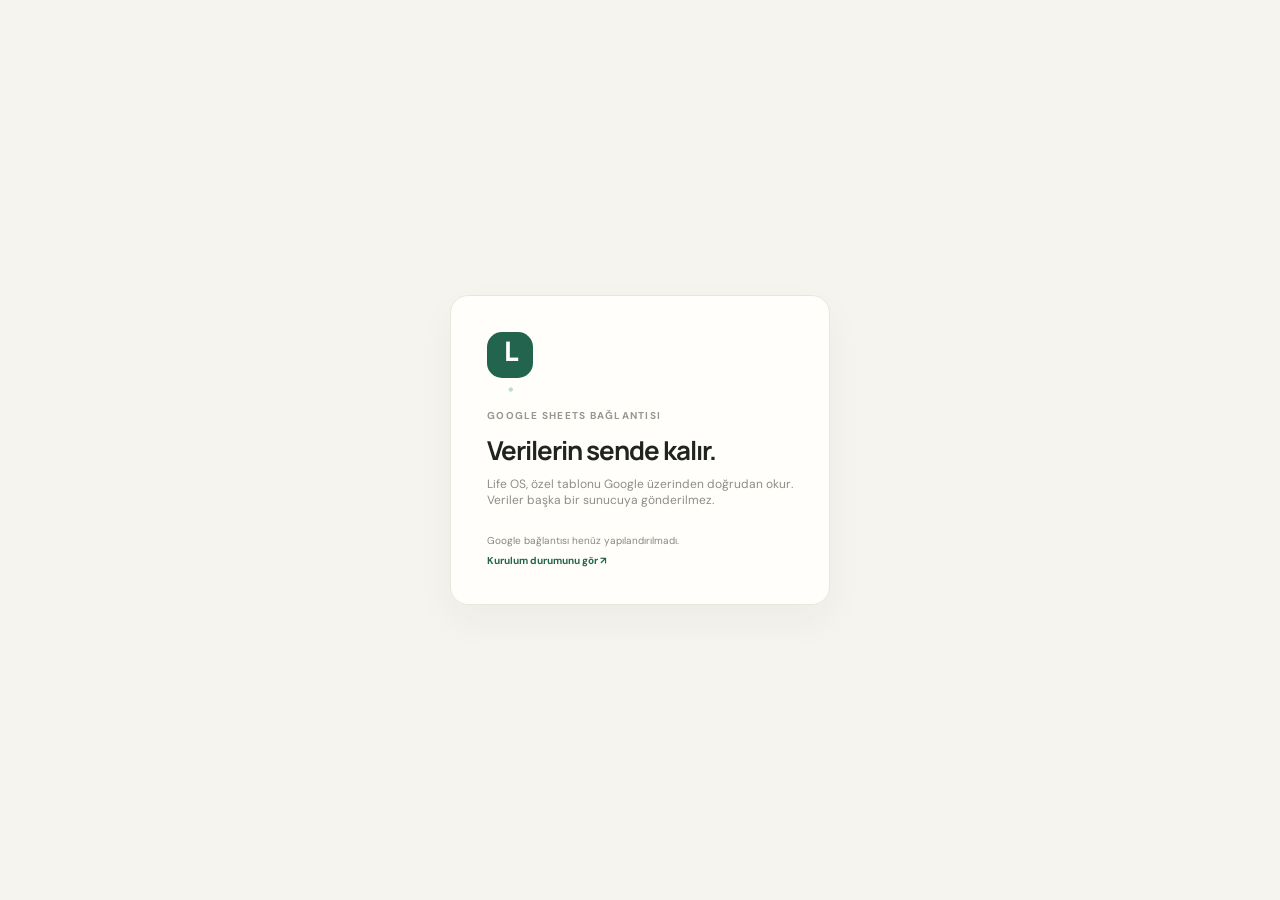
==== commit 25e483f4: "Bust static asset cache for Pages" ====
--- a/site/index.html
+++ b/site/index.html
@@ -9,7 +9,7 @@
   <link rel="preconnect" href="https://fonts.googleapis.com" />
   <link rel="preconnect" href="https://fonts.gstatic.com" crossorigin />
   <link href="https://fonts.googleapis.com/css2?family=DM+Sans:wght@400;500;600;700&family=Manrope:wght@400;500;600;700;800&display=swap" rel="stylesheet" />
-  <link rel="stylesheet" href="styles.css" />
+  <link rel="stylesheet" href="styles.css?v=2" />
 </head>
 <body>
   <div id="login-screen" class="login-screen hidden">
@@ -95,7 +95,7 @@
   </div>
   <div class="toast" id="toast" role="status"></div>
   <script src="https://accounts.google.com/gsi/client" async defer></script>
-  <script src="config.js"></script>
-  <script src="app.js" defer></script>
+  <script src="config.js?v=2"></script>
+  <script src="app.js?v=2" defer></script>
 </body>
 </html>
